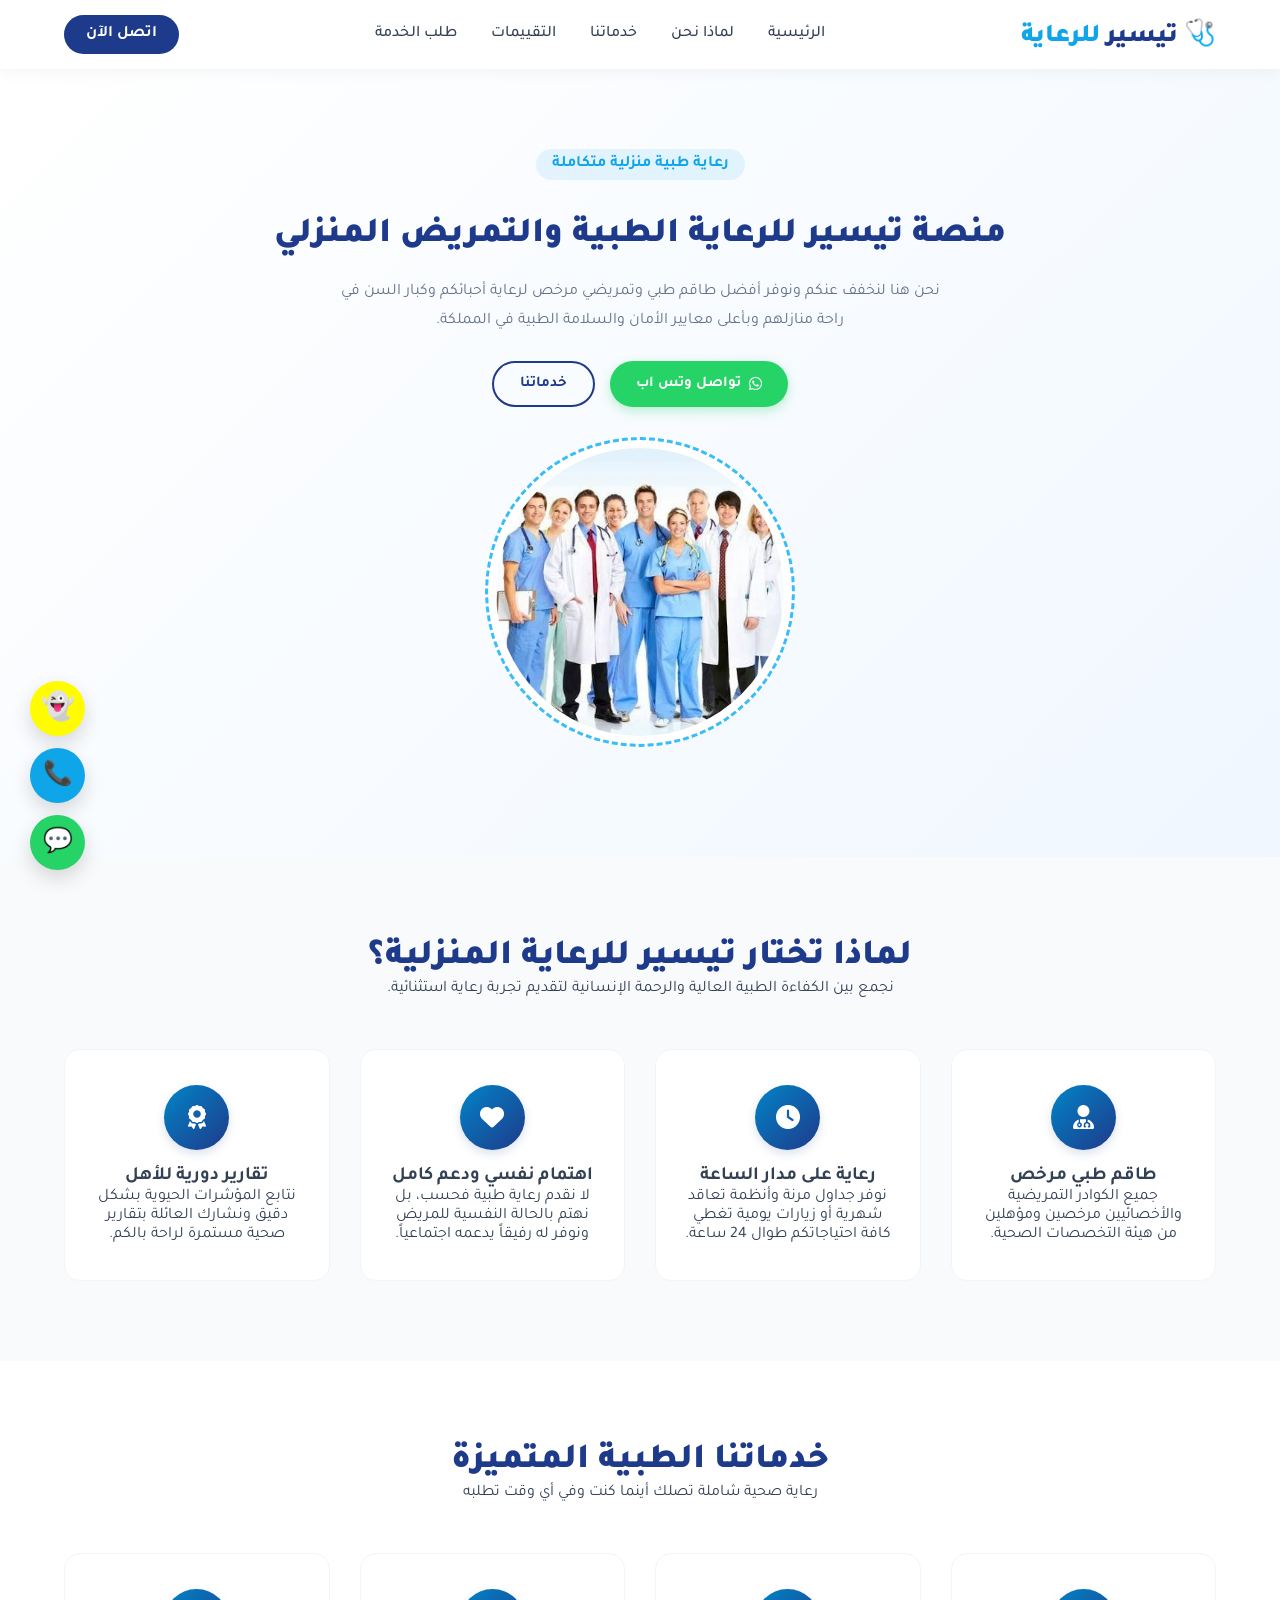
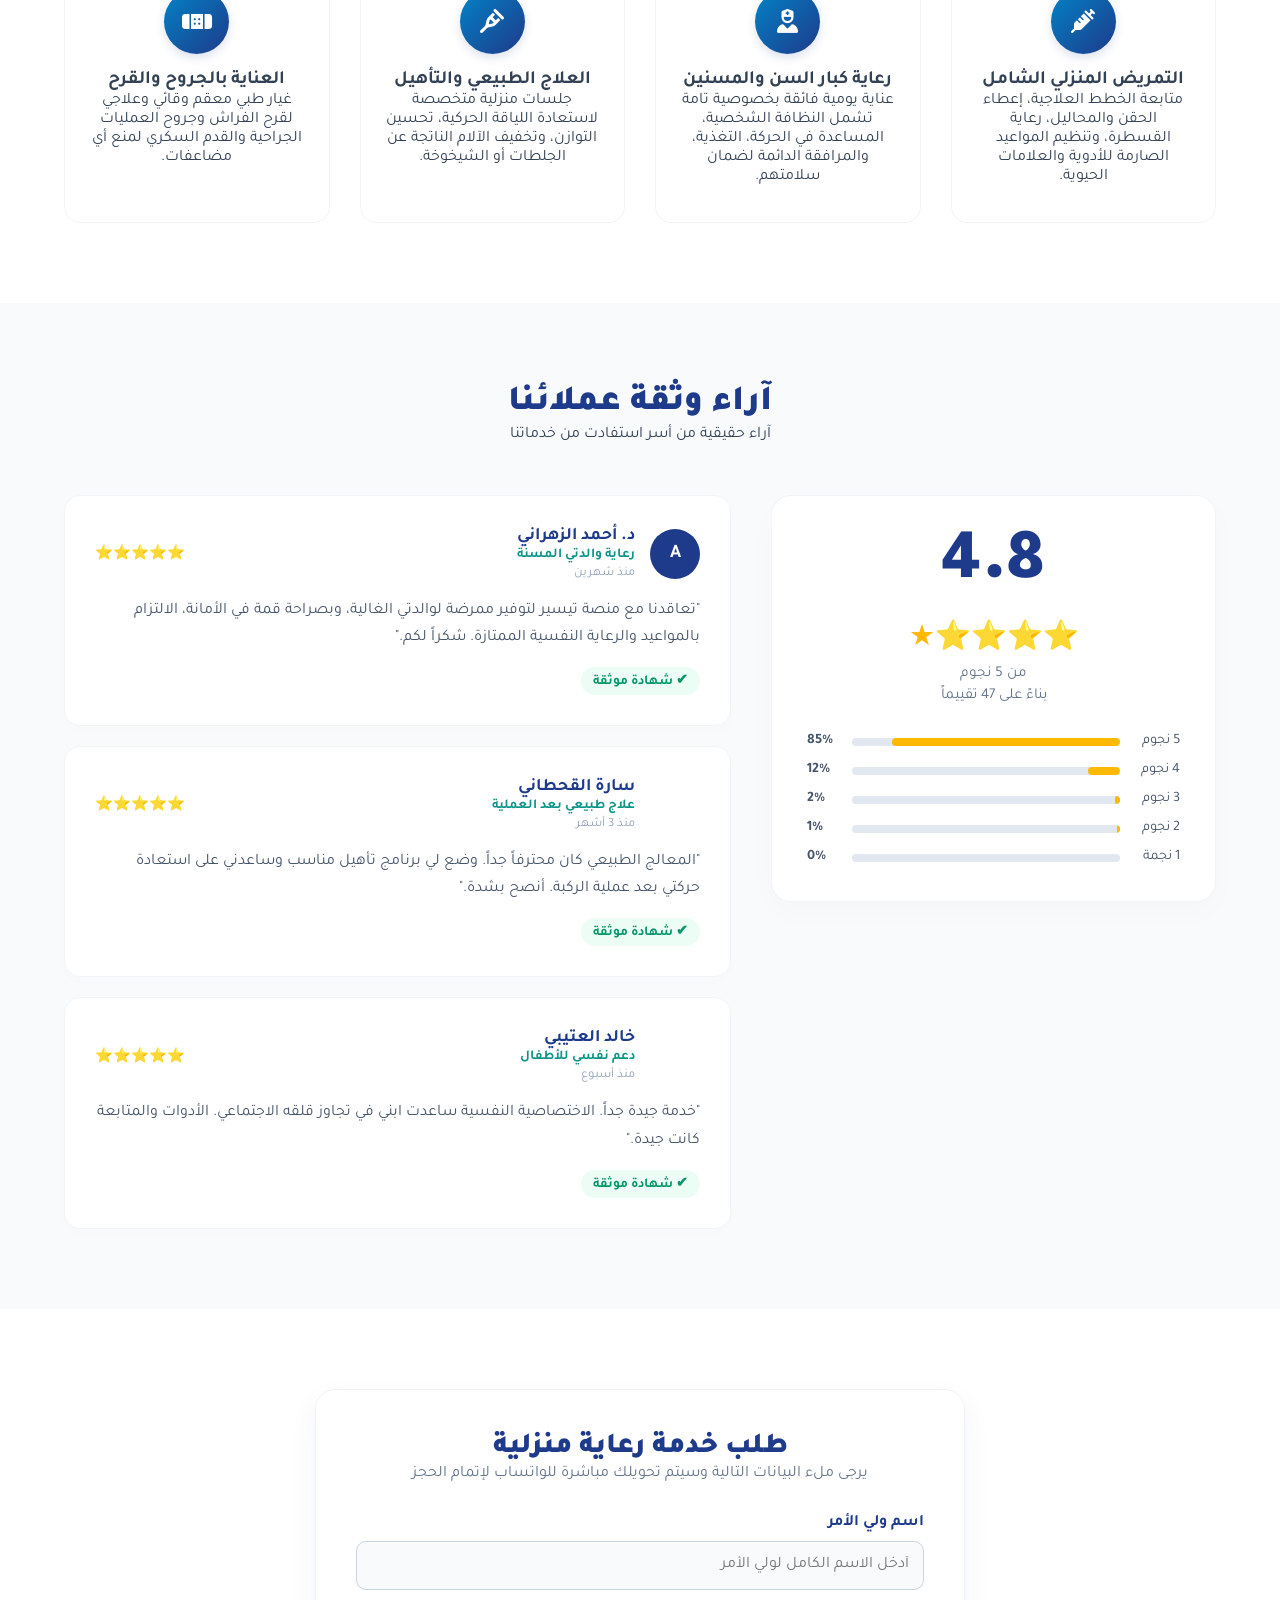
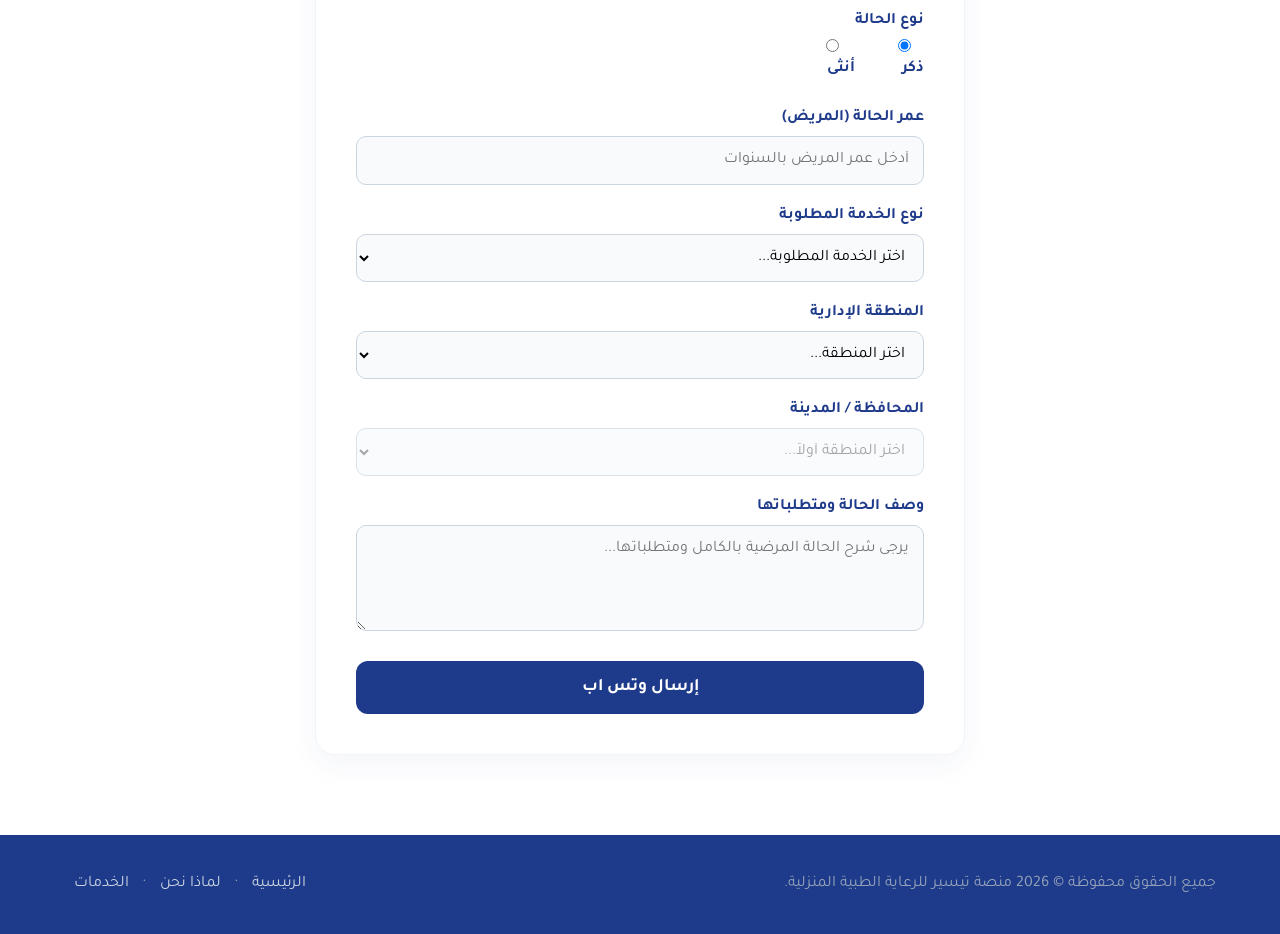
==== index.html @ b487d499 "Add files via upload" ====
<!DOCTYPE html>
<html lang="ar" dir="rtl">
<head>
    <meta charset="UTF-8">
    <meta name="viewport" content="width=device-width, initial-scale=1.0">
    <title>تيسير للرعاية الطبية المنزلية | Taysir Care</title>
    
    <link rel="preconnect" href="https://fonts.googleapis.com">
    <link rel="preconnect" href="https://fonts.gstatic.com" crossorigin>
    <link href="https://fonts.googleapis.com/css2?family=Tajawal:wght@400;500;700;900&display=swap" rel="stylesheet">
    
    <link rel="stylesheet" href="https://cdnjs.cloudflare.com/ajax/libs/font-awesome/6.4.0/css/all.min.css">
    
    <link rel="stylesheet" href="style.css">
    
    <style>
        /* تنسيق الأزرار العلوية لتصبح أزرار حقيقية وفخمة بدلاً من الروابط التقليدية */
        .hero-links-container {
            display: flex;
            gap: 15px;
            justify-content: center;
            margin-top: 25px;
            margin-bottom: 25px;
        }
        .btn-whatsapp-hero {
            background-color: #25D366;
            color: white !important;
            padding: 12px 26px;
            border-radius: 30px;
            text-decoration: none !important;
            font-weight: bold;
            font-size: 15px;
            box-shadow: 0 4px 12px rgba(37, 211, 102, 0.3);
            transition: all 0.3s ease;
            display: inline-flex;
            align-items: center;
            justify-content: center;
            gap: 8px;
        }
        .btn-whatsapp-hero:hover {
            background-color: #20ba56;
            transform: translateY(-2px);
        }
        .btn-services-hero {
            background-color: transparent;
            color: #1e3a8a !important;
            padding: 12px 26px;
            border-radius: 30px;
            text-decoration: none !important;
            font-weight: bold;
            font-size: 15px;
            border: 2px solid #1e3a8a;
            transition: all 0.3s ease;
            display: inline-flex;
            align-items: center;
            justify-content: center;
        }
        .btn-services-hero:hover {
            background-color: #1e3a8a;
            color: white !important;
            transform: translateY(-2px);
        }

        /* إصلاح الصورة الدائرية العلوية لمنع خروجها عن الإطار وتداخلها */
        .main-hero-image-wrapper {
            position: relative;
            width: 310px;
            height: 310px;
            margin: 30px auto;
            border-radius: 50%;
            border: 3px dashed #38bdf8; /* الإطار الأزرق المتقطع */
            padding: 8px;
            box-sizing: border-box;
            background-color: #ffffff;
        }
        .main-hero-image-wrapper img {
            width: 100%;
            height: 100%;
            object-fit: cover;
            border-radius: 50%;
            display: block;
        }

        /* 🌟 تنسيق الأيقونات البيضاء الدائرية لتبدو تماماً كأيقونات التطبيقات المحترفة الموحدة */
        .icon-box, .s-icon {
            display: flex !important;
            align-items: center !important;
            justify-content: center !important;
            background: linear-gradient(135deg, #0284c7, #1e3a8a) !important; /* تدرج أزرق فخم متناسق مع الهوية */
            color: #ffffff !important; /* لون الأيقونة أبيض ناصع */
            font-size: 24px !important;
            border-radius: 50% !important;
            width: 65px !important;
            height: 65px !important;
            margin: 0 auto 15px auto !important;
            box-shadow: 0 4px 10px rgba(30, 58, 138, 0.15) !important;
        }
    </style>
</head>
<body>

    <header class="navbar">
        <div class="container nav-container">
            <div class="logo">
                <span class="pulse-icon">🩺</span> تيسير<span> للرعاية</span>
            </div>
            <nav class="nav-links">
                <a href="#home">الرئيسية</a>
                <a href="#why-us">لماذا نحن</a>
                <a href="#services">خدماتنا</a>
                <a href="#reviews">التقييمات</a>
                <a href="#order-form">طلب الخدمة</a>
            </nav>
            <a href="tel:+966501439874" class="nav-btn">اتصل الآن</a>
        </div>
    </header>

    <section id="home" class="hero">
        <div class="container">
            <div class="hero-text" style="text-align: center;">
                <span class="badge">رعاية طبية منزلية متكاملة</span>
                <h1 style="font-size: 2.2rem; color: #1e3a8a; font-weight: 900; margin-top: 15px;">منصة تيسير للرعاية الطبية والتمريض المنزلي</h1>
                <p style="color: #64748b; font-size: 16px; max-width: 600px; margin: 15px auto; line-height: 1.8;">نحن هنا لنخفف عنكم ونوفر أفضل طاقم طبي وتمريضي مرخص لرعاية أحبائكم وكبار السن في راحة منازلهم وبأعلى معايير الأمان والسلامة الطبية في المملكة.</p>
                
                <div class="hero-links-container">
                    <a href="https://wa.me/966501439874" target="_blank" class="btn-whatsapp-hero"><i class="fab fa-whatsapp"></i> تواصل وتس اب </a>
                    <a href="#services" class="btn-services-hero"> خدماتنا</a>
                </div>
            </div>
            
            <div class="main-hero-image-wrapper">
                <img src="IMG_2802.JPG" alt="رعاية طبية منزلية">
            </div>
        </div>
    </section>

    <section id="why-us" class="why-section">
        <div class="container">
            <div class="sec-header">
                <h2>لماذا تختار تيسير للرعاية المنزلية؟</h2>
                <p>نجمع بين الكفاءة الطبية العالية والرحمة الإنسانية لتقديم تجربة رعاية استثنائية.</p>
            </div>
            <div class="why-grid">
                <div class="why-card">
                    <div class="icon-box"><i class="fas fa-user-md"></i></div>
                    <h3>طاقم طبي مرخص</h3>
                    <p>جميع الكوادر التمريضية والأخصائيين مرخصين ومؤهلين من هيئة التخصصات الصحية.</p>
                </div>
                <div class="why-card">
                    <div class="icon-box"><i class="fas fa-clock"></i></div>
                    <h3>رعاية على مدار الساعة</h3>
                    <p>نوفر جداول مرنة وأنظمة تعاقد شهرية أو زيارات يومية تغطي كافة احتياجاتكم طوال 24 ساعة.</p>
                </div>
                <div class="why-card">
                    <div class="icon-box"><i class="fas fa-heart"></i></div>
                    <h3>اهتمام نفسي ودعم كامل</h3>
                    <p>لا نقدم رعاية طبية فحسب، بل نهتم بالحالة النفسية للمريض ونوفر له رفيقاً يدعمه اجتماعياً.</p>
                </div>
                <div class="why-card">
                    <div class="icon-box"><i class="fas fa-award"></i></div>
                    <h3>تقارير دورية للأهل</h3>
                    <p>نتابع المؤشرات الحيوية بشكل دقيق ونشارك العائلة بتقارير صحية مستمرة لراحة بالكم.</p>
                </div>
            </div>
        </div>
    </section>

    <section id="services" class="services-section">
        <div class="container">
            <div class="sec-header">
                <h2>خدماتنا الطبية المتميزة</h2>
                <p>رعاية صحية شاملة تصلك أينما كنت وفي أي وقت تطلبه</p>
            </div>
            <div class="services-grid">
                <div class="service-card">
                    <div class="s-icon"><i class="fas fa-syringe"></i></div>
                    <h3>التمريض المنزلي الشامل</h3>
                    <p>متابعة الخطط العلاجية، إعطاء الحقن والمحاليل، رعاية القسطرة، وتنظيم المواعيد الصارمة للأدوية والعلامات الحيوية.</p>
                </div>
                <div class="service-card">
                    <div class="s-icon"><i class="fas fa-user-nurse"></i></div>
                    <h3>رعاية كبار السن والمسنين</h3>
                    <p>عناية يومية فائقة بخصوصية تامة تشمل النظافة الشخصية، المساعدة في الحركة، التغذية، والمرافقة الدائمة لضمان سلامتهم.</p>
                </div>
                <div class="service-card">
                    <div class="s-icon"><i class="fas fa-crutch"></i></div>
                    <h3>العلاج الطبيعي والتأهيل</h3>
                    <p>جلسات منزلية متخصصة لاستعادة اللياقة الحركية، تحسين التوازن، وتخفيف الآلام الناتجة عن الجلطات أو الشيخوخة.</p>
                </div>
                <div class="service-card">
                    <div class="s-icon"><i class="fas fa-band-aid"></i></div>
                    <h3>العناية بالجروح والقرح</h3>
                    <p>غيار طبي معقم وقائي وعلاجي لقرح الفراش وجروح العمليات الجراحية والقدم السكري لمنع أي مضاعفات.</p>
                </div>
            </div>
        </div>
    </section>

    <section id="reviews" class="reviews-section">
        <div class="container">
            <div class="sec-header">
                <h2>آراء وثقة عملائنا</h2>
                <p>آراء حقيقية من أسر استفادت من خدماتنا</p>
            </div>
            
            <div class="reviews-wrapper">
                <div class="rating-dashboard">
                    <div class="rating-huge-number">4.8</div>
                    <div class="rating-stars-main">⭐⭐⭐⭐★</div>
                    <div class="rating-sub-count">من 5 نجوم<br>بناءً على 47 تقييماً</div>
                    
                    <div class="bar-container-group">
                        <div class="bar-row">
                            <span>5 نجوم</span>
                            <div class="bar-bg"><div class="bar-fill" style="width: 85%;"></div></div>
                            <span>85%</span>
                        </div>
                        <div class="bar-row">
                            <span>4 نجوم</span>
                            <div class="bar-bg"><div class="bar-fill" style="width: 12%;"></div></div>
                            <span>12%</span>
                        </div>
                        <div class="bar-row">
                            <span>3 نجوم</span>
                            <div class="bar-bg"><div class="bar-fill" style="width: 2%;"></div></div>
                            <span>2%</span>
                        </div>
                        <div class="bar-row">
                            <span>2 نجوم</span>
                            <div class="bar-bg"><div class="bar-fill" style="width: 1%;"></div></div>
                            <span>1%</span>
                        </div>
                        <div class="bar-row">
                            <span>1 نجمة</span>
                            <div class="bar-bg"><div class="bar-fill" style="width: 0%;"></div></div>
                            <span>0%</span>
                        </div>
                    </div>
                </div>

                <div class="individual-reviews">
                    <div class="user-review-card">
                        <div class="user-card-header">
                            <div class="user-avatar" style="background-color: #1e3a8a; color: white;">A</div>
                            <div class="user-meta">
                                <h4>د. أحمد الزهراني</h4>
                                <span class="service-tag">رعاية والدتي المسنة</span>
                                <span class="time-tag">منذ شهرين</span>
                            </div>
                            <div class="user-stars">⭐⭐⭐⭐⭐</div>
                        </div>
                        <p class="user-comment">"تعاقدنا مع منصة تيسير لتوفير ممرضة لوالدتي الغالية، وبصراحة قمة في الأمانة، الالتزام بالمواعيد والرعاية النفسية الممتازة. شكراً لكم."</p>
                        <div class="verification-badge">✔ شهادة موثقة</div>
                    </div>

                    <div class="user-review-card">
                        <div class="user-card-header">
                            <div class="user-avatar" style="background-image: url('https://images.unsplash.com/photo-1544005313-94ddf0286df2?auto=format&fit=crop&w=150&q=80');"></div>
                            <div class="user-meta">
                                <h4>سارة القحطاني</h4>
                                <span class="service-tag">علاج طبيعي بعد العملية</span>
                                <span class="time-tag">منذ 3 أشهر</span>
                            </div>
                            <div class="user-stars">⭐⭐⭐⭐⭐</div>
                        </div>
                        <p class="user-comment">"المعالج الطبيعي كان محترفاً جداً. وضع لي برنامج تأهيل مناسب وساعدني على استعادة حركتي بعد عملية الركبة. أنصح بشدة."</p>
                        <div class="verification-badge">✔ شهادة موثقة</div>
                    </div>

                    <div class="user-review-card">
                        <div class="user-card-header">
                            <div class="user-avatar" style="background-image: url('https://images.unsplash.com/photo-1535713875002-d1d0cf377fde?auto=format&fit=crop&w=150&q=80');"></div>
                            <div class="user-meta">
                                <h4>خالد العتيبي</h4>
                                <span class="service-tag">دعم نفسي للأطفال</span>
                                <span class="time-tag">منذ أسبوع</span>
                            </div>
                            <div class="user-stars">⭐⭐⭐⭐⭐</div>
                        </div>
                        <p class="user-comment">"خدمة جيدة جداً. الاختصاصية النفسية ساعدت ابني في تجاوز قلقه الاجتماعي. الأدوات والمتابعة كانت جيدة."</p>
                        <div class="verification-badge">✔ شهادة موثقة</div>
                    </div>
                </div>
            </div>
        </div>
    </section>

    <section id="order-form" class="form-section">
        <div class="container">
            <div class="form-wrapper">
                <h2 class="form-title">طلب خدمة رعاية منزلية</h2>
                <p class="form-subtitle">يرجى ملء البيانات التالية وسيتم تحويلك مباشرة للواتساب لإتمام الحجز</p>
                
                <form id="careForm">
                    <div class="form-group">
                        <label for="parentName">اسم ولي الأمر</label>
                        <input type="text" id="parentName" required placeholder="أدخل الاسم الكامل لولي الأمر">
                    </div>

                    <div class="form-group">
                        <label>نوع الحالة</label>
                        <div class="radio-group">
                            <label class="radio-label">
                                <input type="radio" name="gender" value="ذكر" checked> ذكر
                            </label>
                            <label class="radio-label">
                                <input type="radio" name="gender" value="أنثى"> أنثى
                            </label>
                        </div>
                    </div>

                    <div class="form-group">
                        <label for="patientAge">عمر الحالة (المريض)</label>
                        <input type="number" id="patientAge" required min="1" max="120" placeholder="أدخل عمر المريض بالسنوات">
                    </div>

                    <div class="form-group">
                        <label for="serviceType">نوع الخدمة المطلوبة</label>
                        <select id="serviceType" required>
                            <option value="" disabled selected>اختر الخدمة المطلوبة...</option>
                            <option value="رعاية كاملة ومستمرة">رعاية كاملة ومستمرة</option>
                            <option value="تمريض منزلي مؤقت">تمريض منزلي مؤقت</option>
                            <option value="تمارين علاج طبيعي وتأهيل">تمارين علاج طبيعي وتأهيل</option>
                            <option value="رعاية القدم السكرية والجروح">رعاية القدم السكرية والجروح</option>
                        </select>
                    </div>

                    <div class="form-group">
                        <label for="region">المنطقة الإدارية</label>
                        <select id="region" required>
                            <option value="" disabled selected>اختر المنطقة...</option>
                            <option value="الرياض">منطقة الرياض</option>
                            <option value="مكة المكرمة">منطقة مكة المكرمة</option>
                            <option value="المدينة المنورة">منطقة المدينة المنورة</option>
                            <option value="القصيم">منطقة القصيم</option>
                            <option value="المنطقة الشرقية">المنطقة الشرقية</option>
                            <option value="عسير">منطقة عسير</option>
                            <option value="تبوك">منطقة تبوك</option>
                            <option value="حائل">منطقة حائل</option>
                            <option value="الحدود الشمالية">منطقة الحدود الشمالية</option>
                            <option value="جازان">منطقة جازان</option>
                            <option value="نجران">منطقة nجران</option>
                            <option value="الباحة">منطقة الباحة</option>
                            <option value="الجوف">منطقة الجوف</option>
                        </select>
                    </div>

                    <div class="form-group">
                        <label for="city">المحافظة / المدينة</label>
                        <select id="city" required disabled>
                            <option value="" disabled selected>اختر المنطقة أولاً...</option>
                        </select>
                    </div>

                    <div class="form-group">
                        <label for="conditionDescription">وصف الحالة ومتطلباتها</label>
                        <textarea id="conditionDescription" rows="4" required placeholder="يرجى شرح الحالة المرضية بالكامل ومتطلباتها..."></textarea>
                    </div>

                    <button type="submit" class="submit-btn">إرسال وتس اب  </button>
                </form>
            </div>
        </div>
    </section>

    <footer class="footer">
        <div class="container footer-content">
            <p>جميع الحقوق محفوظة © 2026 منصة تيسير للرعاية الطبية المنزلية.</p>
            <div class="footer-links">
                <a href="#home">الرئيسية</a> · 
                <a href="#why-us">لماذا نحن</a> · 
                <a href="#services">الخدمات</a>
            </div>
        </div>
    </footer>

    <div class="floating-actions">
        <a href="https://www.snapchat.com/add/yhy_smyl2551" class="float-btn float-snap" target="_blank" title="تابعنا على سناب شات">👻</a>
        <a href="tel:+966501439874" class="float-btn float-call" title="اتصال هاتفي مباشر">📞</a>
        <a href="https://wa.me/966501439874" class="float-btn float-wa" target="_blank" title="تواصل عبر الواتساب">💬</a>
    </div>

    <script src="script.js"></script>
</body>
</html>
---- style.css ----
:root {
    --primary: #1e3a8a;       
    --accent: #0ea5e9;        
    --teal: #0d9488;          
    --text-color: #334155;    
    --bg-light: #f8fafc;      
    --white: #ffffff;
    --whatsapp-color: #25D366;
    --snapchat-color: #FFFC00; /* اللون الرسمي لسناب شات */
}

* {
    margin: 0;
    padding: 0;
    box-sizing: border-box;
    font-family: 'Tajawal', sans-serif;
    scroll-behavior: smooth;
}

body {
    background-color: var(--white);
    color: var(--text-color);
    overflow-x: hidden;
}

.container {
    width: 90%;
    max-width: 1200px;
    margin: 0 auto;
}

/* شريط الهيدر */
.navbar {
    background-color: var(--white);
    padding: 15px 0;
    position: sticky;
    top: 0;
    z-index: 1000;
    box-shadow: 0 2px 15px rgba(0, 0, 0, 0.05);
}

.nav-container { display: flex; justify-content: space-between; align-items: center; }
.logo { font-size: 1.6rem; font-weight: 900; color: var(--primary); }
.logo span { color: var(--accent); }
.nav-links a { text-decoration: none; color: var(--text-color); margin: 0 15px; font-weight: 500; }
.nav-links a:hover { color: var(--accent); }
.nav-btn { text-decoration: none; background-color: var(--primary); color: var(--white); padding: 10px 22px; border-radius: 50px; font-weight: 700; }

/* قسم الواجهة الرئيسية وصورة الواجهة */
.hero { padding: 80px 0; background: linear-gradient(135deg, #ffffff 0%, #f0f7ff 100%); }
.hero-grid { display: grid; grid-template-columns: 1.2fr 0.8fr; gap: 40px; align-items: center; }
.badge { background-color: rgba(14, 165, 233, 0.1); color: var(--accent); padding: 6px 16px; border-radius: 50px; font-weight: 700; margin-bottom: 20px; display: inline-block; }
.hero-text h1 { font-size: 2.8rem; font-weight: 900; color: var(--primary); margin-bottom: 20px; }
.hero-text p { font-size: 1.15rem; line-height: 1.8; margin-bottom: 30px; }
.hero-actions { display: flex; gap: 15px; }

/* الشكل الدائري المتغير بالواجهة الحامل للصورة الحقيقية */
.hero-image-container { position: relative; display: flex; justify-content: center; }
.hero-graphic-bg {
    width: 300px;
    height: 300px;
    background: url('https://images.unsplash.com/photo-1576765608535-5f04d1e3f289?auto=format&fit=crop&w=600&q=80') center/cover no-repeat;
    border-radius: 30% 70% 70% 30% / 30% 30% 70% 70%;
    box-shadow: 0 20px 40px rgba(30, 58, 138, 0.15);
    position: relative;
    animation: morphing 8s infinite alternate;
}
.circle-deco { position: absolute; width: 100%; height: 100%; border: 2px dashed var(--accent); border-radius: 50%; animation: rotate 20s linear infinite; }
.med-emoji { position: absolute; font-size: 3.5rem; top: -20px; right: -20px; animation: float 3s ease-in-out infinite; }
.med-emoji2 { position: absolute; font-size: 4rem; bottom: -10px; left: -20px; animation: float 4s ease-in-out infinite 1s; }

/* العناوين والبطاقات المحدثة (توسيط كامل ممتد لليسار واليمين عمودياً) */
.sec-header { text-align: center; margin-bottom: 50px; }
.sec-header h2 { font-size: 2.2rem; color: var(--primary); font-weight: 900; }
.why-section, .services-section { padding: 80px 0; }
.why-section { background-color: var(--bg-light); }
.why-grid, .services-grid { display: grid; grid-template-columns: repeat(auto-fit, minmax(260px, 1fr)); gap: 30px; }

.why-card, .service-card {
    background-color: var(--white);
    padding: 35px 25px;
    border-radius: 16px;
    border: 1px solid #f1f5f9;
    transition: all 0.3s ease;
    text-align: center;
    display: flex;
    flex-direction: column;
    align-items: center;
}
.why-card:hover, .service-card:hover { transform: translateY(-5px); border-color: var(--accent); box-shadow: 0 10px 25px rgba(30, 58, 138, 0.05); }
.icon-box, .s-icon { font-size: 2.5rem; margin-bottom: 20px; }

/* ========================================================
   تنسيق حزمة نظام التقييمات الإحصائي الشامل للصور المرفقة
   ======================================================== */
.reviews-section { padding: 80px 0; background-color: var(--bg-light); }
.reviews-wrapper { display: grid; grid-template-columns: 0.8fr 1.2fr; gap: 40px; align-items: start; }

/* اللوحة الإحصائية الكبرى للنجوم */
.rating-dashboard {
    background-color: var(--white);
    padding: 35px;
    border-radius: 20px;
    box-shadow: 0 10px 30px rgba(0,0,0,0.02);
    text-align: center;
    border: 1px solid #f1f5f9;
}
.rating-huge-number { font-size: 4.5rem; font-weight: 900; color: var(--primary); line-height: 1; }
.rating-stars-main { font-size: 1.8rem; color: #ffb800; margin: 15px 0 5px 0; }
.rating-sub-count { color: #64748b; font-size: 0.95rem; line-height: 1.5; margin-bottom: 25px; }

.bar-container-group { display: flex; flex-direction: column; gap: 12px; }
.bar-row { display: flex; align-items: center; gap: 10px; font-size: 0.9rem; color: #475569; }
.bar-row span:first-child { width: 50px; text-align: right; }
.bar-row span:last-child { width: 35px; text-align: left; font-weight: bold; }
.bar-bg { flex: 1; height: 8px; background-color: #e2e8f0; border-radius: 20px; overflow: hidden; }
.bar-fill { height: 100%; background-color: #ffb800; border-radius: 20px; }

/* بطاقات المراجعات الفردية للعملاء الشهادات الموثقة */
.individual-reviews { display: flex; flex-direction: column; gap: 20px; }
.user-review-card {
    background-color: var(--white);
    padding: 30px;
    border-radius: 16px;
    box-shadow: 0 4px 20px rgba(0,0,0,0.01);
    border: 1px solid #f1f5f9;
    position: relative;
}
.user-card-header { display: flex; align-items: center; gap: 15px; margin-bottom: 15px; }
.user-avatar { width: 50px; height: 50px; border-radius: 50%; background-size: cover; background-position: center; display: flex; align-items: center; justify-content: center; font-weight: bold; font-size: 1.2rem; }
.user-meta h4 { color: var(--primary); font-size: 1.1rem; }
.service-tag { display: block; font-size: 0.85rem; color: var(--teal); font-weight: 700; }
.time-tag { font-size: 0.8rem; color: #94a3b8; }
.user-stars { margin-right: auto; color: #ffb800; font-size: 0.9rem; }
.user-comment { color: #475569; line-height: 1.7; font-size: 1rem; margin-bottom: 15px; }
.verification-badge { display: inline-flex; align-items: center; gap: 5px; background-color: #ecfdf5; color: #059669; padding: 4px 12px; border-radius: 50px; font-size: 0.85rem; font-weight: 700; }

/* نموذج إدخال الطلب المطور */
.form-section { padding: 80px 0; background-color: #ffffff; }
.form-wrapper { max-width: 650px; margin: 0 auto; background-color: var(--white); padding: 40px; border-radius: 20px; box-shadow: 0 10px 30px rgba(30, 58, 138, 0.05); border: 1px solid #f1f5f9; }
.form-title { text-align: center; color: var(--primary); font-size: 1.8rem; font-weight: 900; }
.form-subtitle { text-align: center; color: #64748b; margin-bottom: 30px; }
.form-group { margin-bottom: 22px; }
.form-group label { display: block; font-weight: 700; color: var(--primary); margin-bottom: 8px; }
.form-group input, .form-group select, .form-group textarea { width: 100%; padding: 14px; border: 1.5px solid #cbd5e1; border-radius: 10px; background-color: #f8fafc; font-size: 1rem; outline: none; }
.form-group input:focus, .form-group select:focus, .form-group textarea:focus { border-color: var(--accent); background-color: #ffffff; }
.radio-group { display: flex; gap: 30px; }
.radio-label { display: flex; align-items: center; gap: 8px; cursor: pointer; }
.submit-btn { width: 100%; background-color: var(--primary); color: var(--white); border: none; padding: 16px; border-radius: 12px; font-size: 1.1rem; font-weight: 700; cursor: pointer; transition: 0.3s; }
.submit-btn:hover { background-color: var(--accent); }

/* الفوتر */
.footer { background-color: var(--primary); color: #94a3b8; padding: 40px 0; text-align: center; }
.footer-content { display: flex; justify-content: space-between; align-items: center; }
.footer-links a { color: #cbd5e1; text-decoration: none; margin: 0 10px; }

/* أزرار التواصل العائمة (تشمل زر سناب شات التفاعلي الجديد) */
.floating-actions { position: fixed; bottom: 30px; left: 30px; display: flex; flex-direction: column; gap: 12px; z-index: 9999; }
.float-btn { width: 55px; height: 55px; border-radius: 50%; display: flex; align-items: center; justify-content: center; font-size: 1.5rem; color: var(--white); text-decoration: none; box-shadow: 0 8px 20px rgba(0, 0, 0, 0.15); transition: 0.3s; }
.float-call { background-color: var(--accent); }
.float-wa { background-color: var(--whatsapp-color); }
.float-snap { background-color: var(--snapchat-color); color: #000000; font-size: 1.7rem; } /* تنسيق لون السناب */
.float-btn:hover { transform: scale(1.1); }

/* حركات الأنميشن الرئيسية */
@keyframes float { 0%, 100% { transform: translateY(0px); } 50% { transform: translateY(-10px); } }
@keyframes rotate { from { transform: rotate(0deg); } to { transform: rotate(360deg); } }
@keyframes morphing { 0% { border-radius: 30% 70% 70% 30% / 30% 30% 70% 70%; } 100% { border-radius: 50% 50% 30% 70% / 50% 60% 40% 60%; } }

/* توافق الشاشات المتجاوب لشاشات الجوال */
@media (max-width: 992px) {
    .reviews-wrapper { grid-template-columns: 1fr; }
    .hero-grid { grid-template-columns: 1fr; text-align: center; }
    .hero-actions { justify-content: center; }
    .nav-links { display: none; }
    .footer-content { flex-direction: column; gap: 20px; }
}
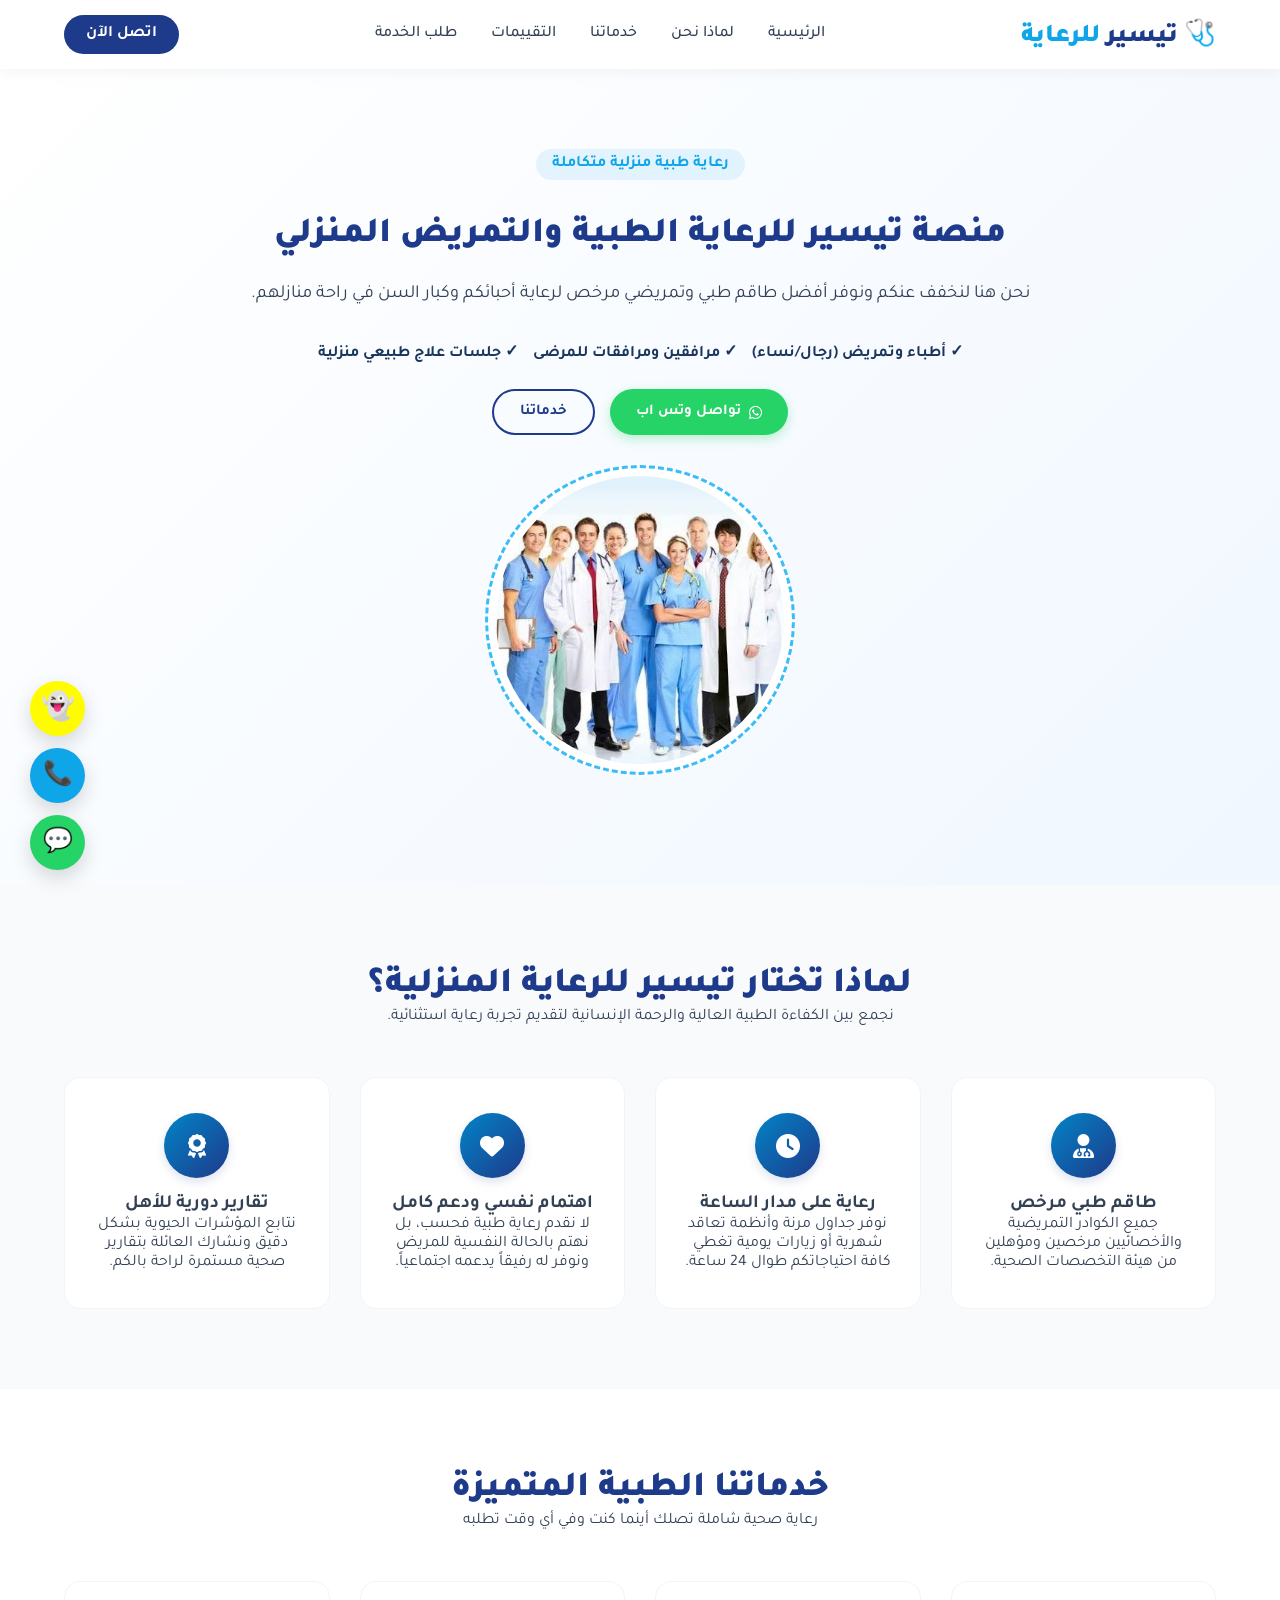
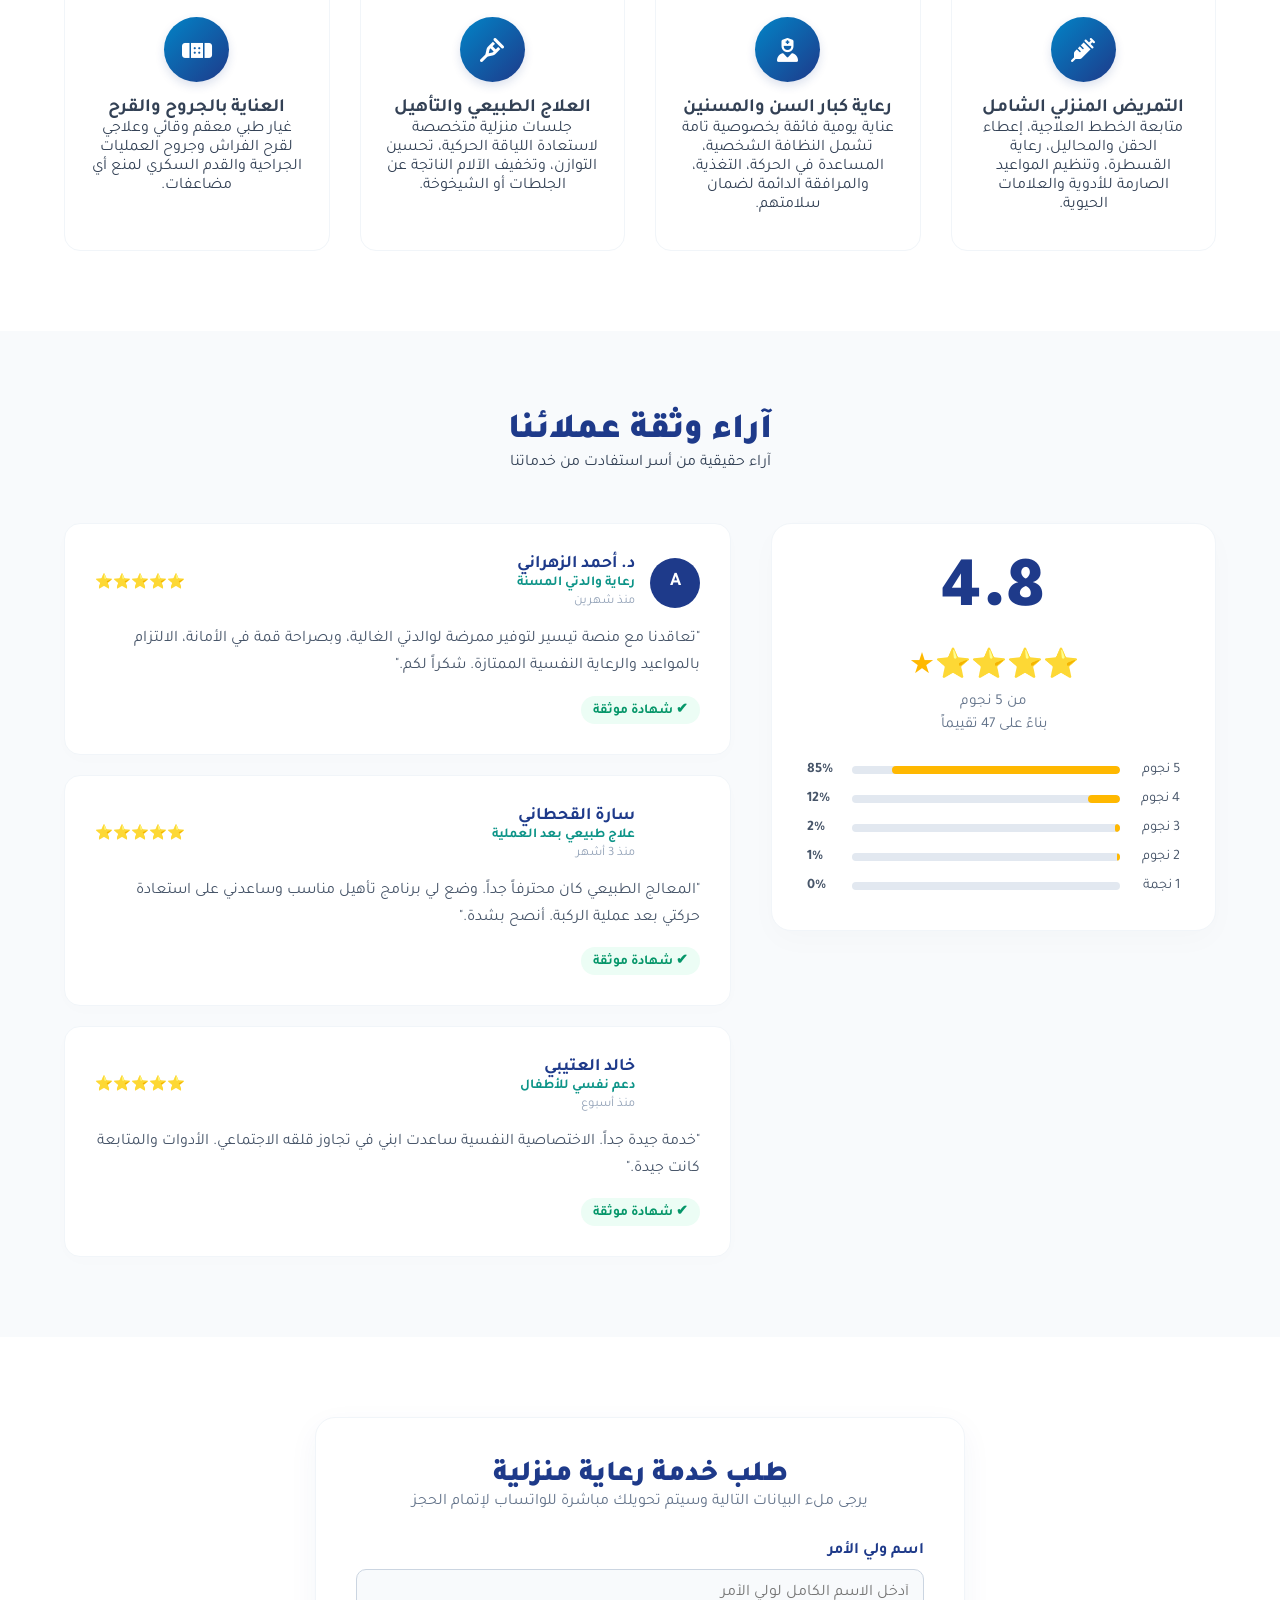
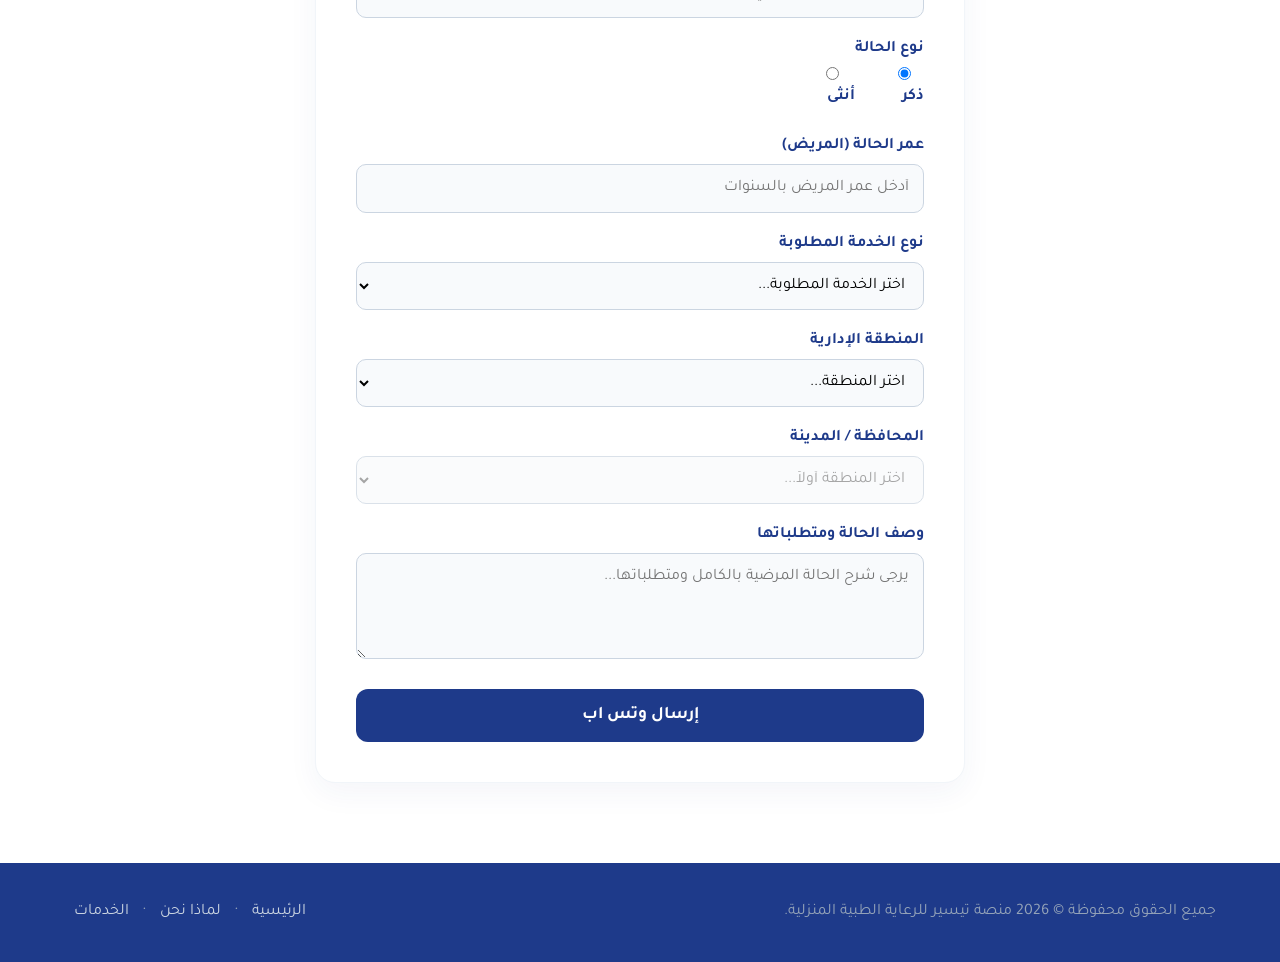
==== commit e7727eb7: "Revise hero section text and add highlights Updated the description text and added highlighted point" ====
--- a/index.html
+++ b/index.html
@@ -96,6 +96,16 @@
             box-shadow: 0 4px 10px rgba(30, 58, 138, 0.15) !important;
         }
     </style>
+    <!-- Google tag (gtag.js) -->
+<script async src="https://www.googletagmanager.com/gtag/js?id=G-8T0RDWYX35">
+</script>
+<script>
+  window.dataLayer = window.dataLayer || [];
+  function gtag(){dataLayer.push(arguments);}
+  gtag('js', new Date());
+
+  gtag('config', 'G-8T0RDWYX35');
+</script>
 </head>
 <body>
 
@@ -120,8 +130,15 @@
             <div class="hero-text" style="text-align: center;">
                 <span class="badge">رعاية طبية منزلية متكاملة</span>
                 <h1 style="font-size: 2.2rem; color: #1e3a8a; font-weight: 900; margin-top: 15px;">منصة تيسير للرعاية الطبية والتمريض المنزلي</h1>
-                <p style="color: #64748b; font-size: 16px; max-width: 600px; margin: 15px auto; line-height: 1.8;">نحن هنا لنخفف عنكم ونوفر أفضل طاقم طبي وتمريضي مرخص لرعاية أحبائكم وكبار السن في راحة منازلهم وبأعلى معايير الأمان والسلامة الطبية في المملكة.</p>
-                
+            <p>نحن هنا لنخفف عنكم ونوفر أفضل طاقم طبي وتمريضي مرخص لرعاية أحبائكم وكبار السن في راحة منازلهم.</p>
+
+<!-- كود النقاط البارزة المستهدفة -->
+<div style="display: flex; flex-wrap: wrap; justify-content: center; gap: 15px; margin-bottom: 20px; font-weight: bold; color: #1a365d;">
+    <span>✓ أطباء وتمريض (رجال/نساء)</span>
+    <span>✓ مرافقين ومرافقات للمرضى</span>
+    <span>✓ جلسات علاج طبيعي منزلية</span>
+</div>
+
                 <div class="hero-links-container">
                     <a href="https://wa.me/966501439874" target="_blank" class="btn-whatsapp-hero"><i class="fab fa-whatsapp"></i> تواصل وتس اب </a>
                     <a href="#services" class="btn-services-hero"> خدماتنا</a>
@@ -339,7 +356,7 @@
                             <option value="حائل">منطقة حائل</option>
                             <option value="الحدود الشمالية">منطقة الحدود الشمالية</option>
                             <option value="جازان">منطقة جازان</option>
-                            <option value="نجران">منطقة nجران</option>
+                            <option value="نجران">منطقة نجران</option>
                             <option value="الباحة">منطقة الباحة</option>
                             <option value="الجوف">منطقة الجوف</option>
                         </select>
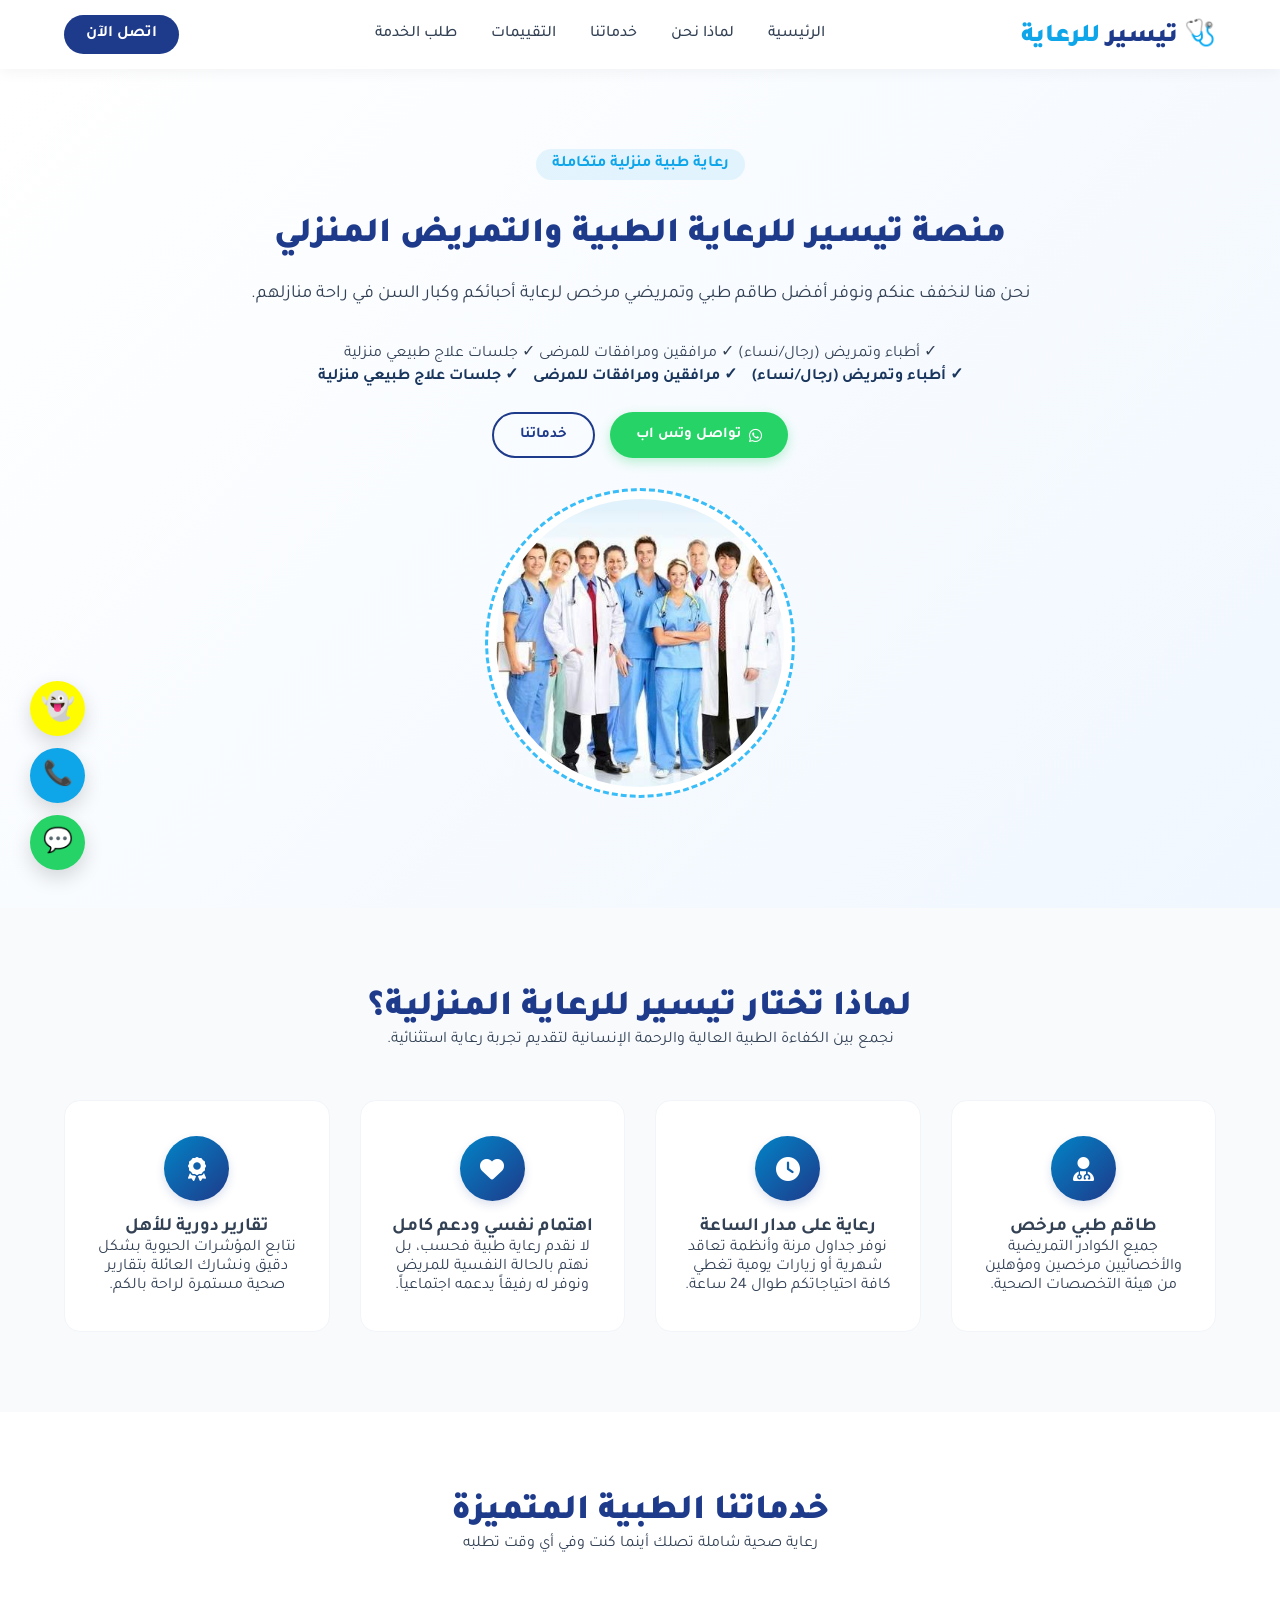
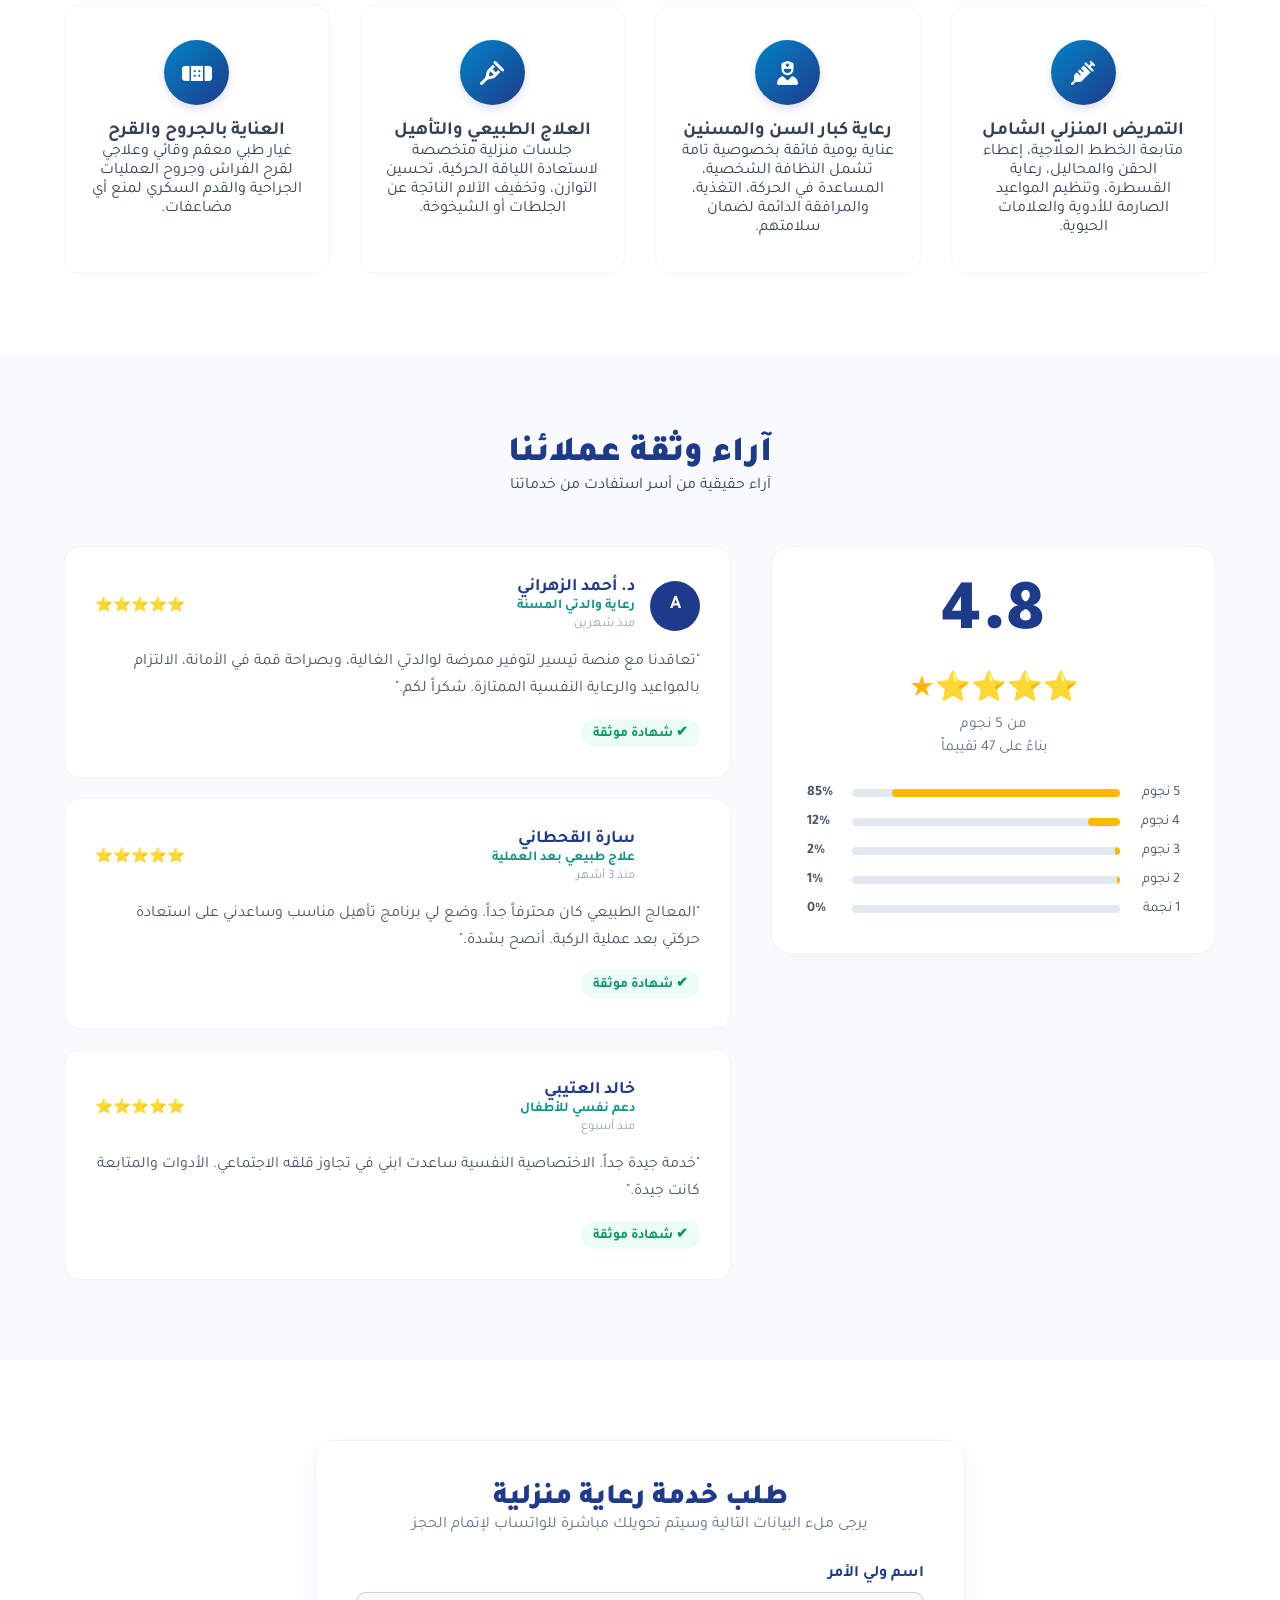
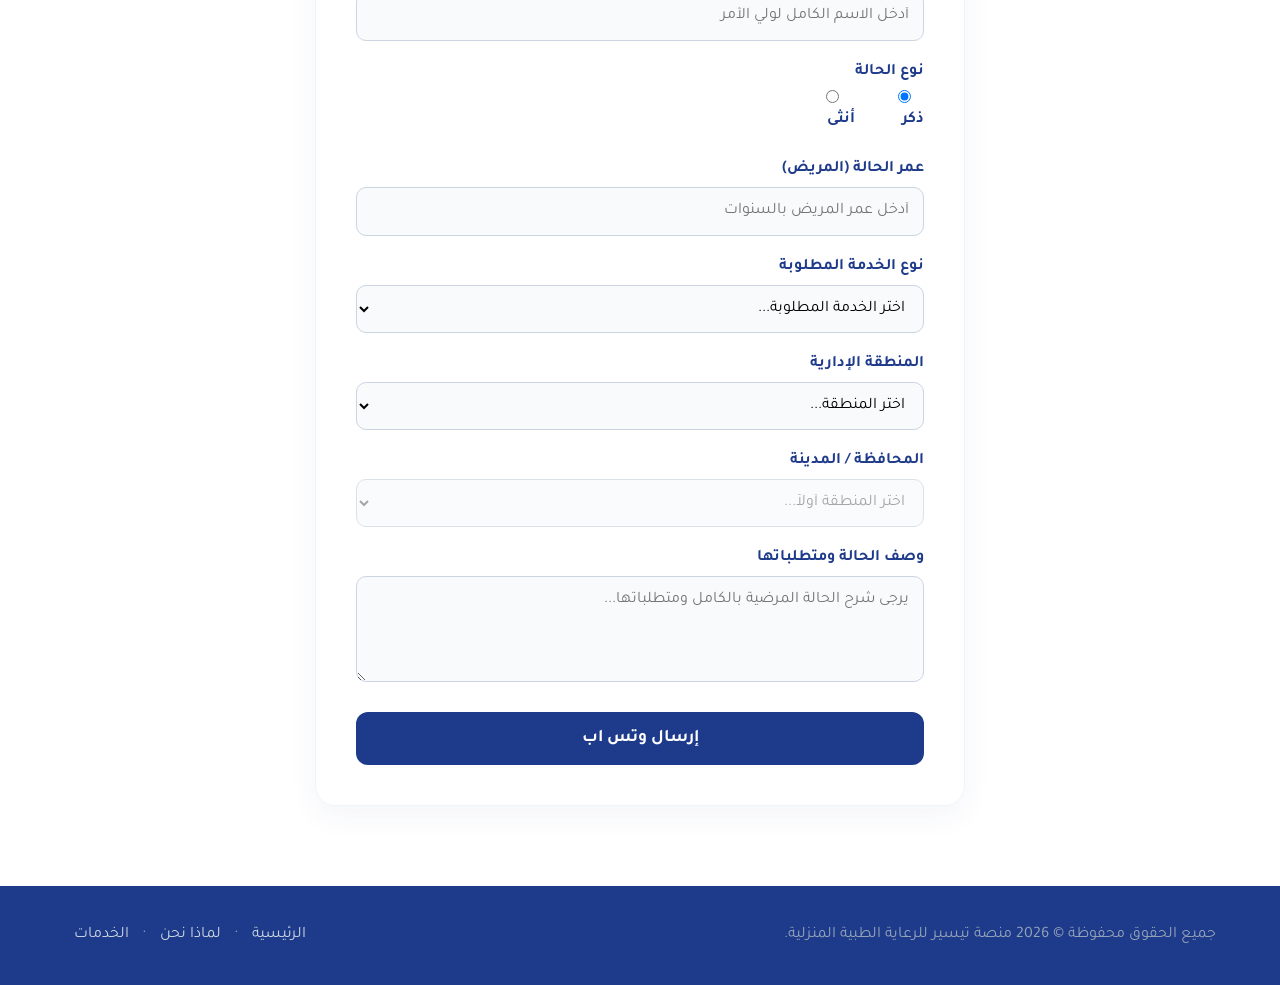
==== commit b6164d69: "Update index.html" ====
--- a/index.html
+++ b/index.html
@@ -131,6 +131,9 @@
                 <span class="badge">رعاية طبية منزلية متكاملة</span>
                 <h1 style="font-size: 2.2rem; color: #1e3a8a; font-weight: 900; margin-top: 15px;">منصة تيسير للرعاية الطبية والتمريض المنزلي</h1>
             <p>نحن هنا لنخفف عنكم ونوفر أفضل طاقم طبي وتمريضي مرخص لرعاية أحبائكم وكبار السن في راحة منازلهم.</p>
+                <span>✓ أطباء وتمريض (رجال/نساء)</span>
+    <span>✓ مرافقين ومرافقات للمرضى</span>
+    <span>✓ جلسات علاج طبيعي منزلية</span>
 
 <!-- كود النقاط البارزة المستهدفة -->
 <div style="display: flex; flex-wrap: wrap; justify-content: center; gap: 15px; margin-bottom: 20px; font-weight: bold; color: #1a365d;">
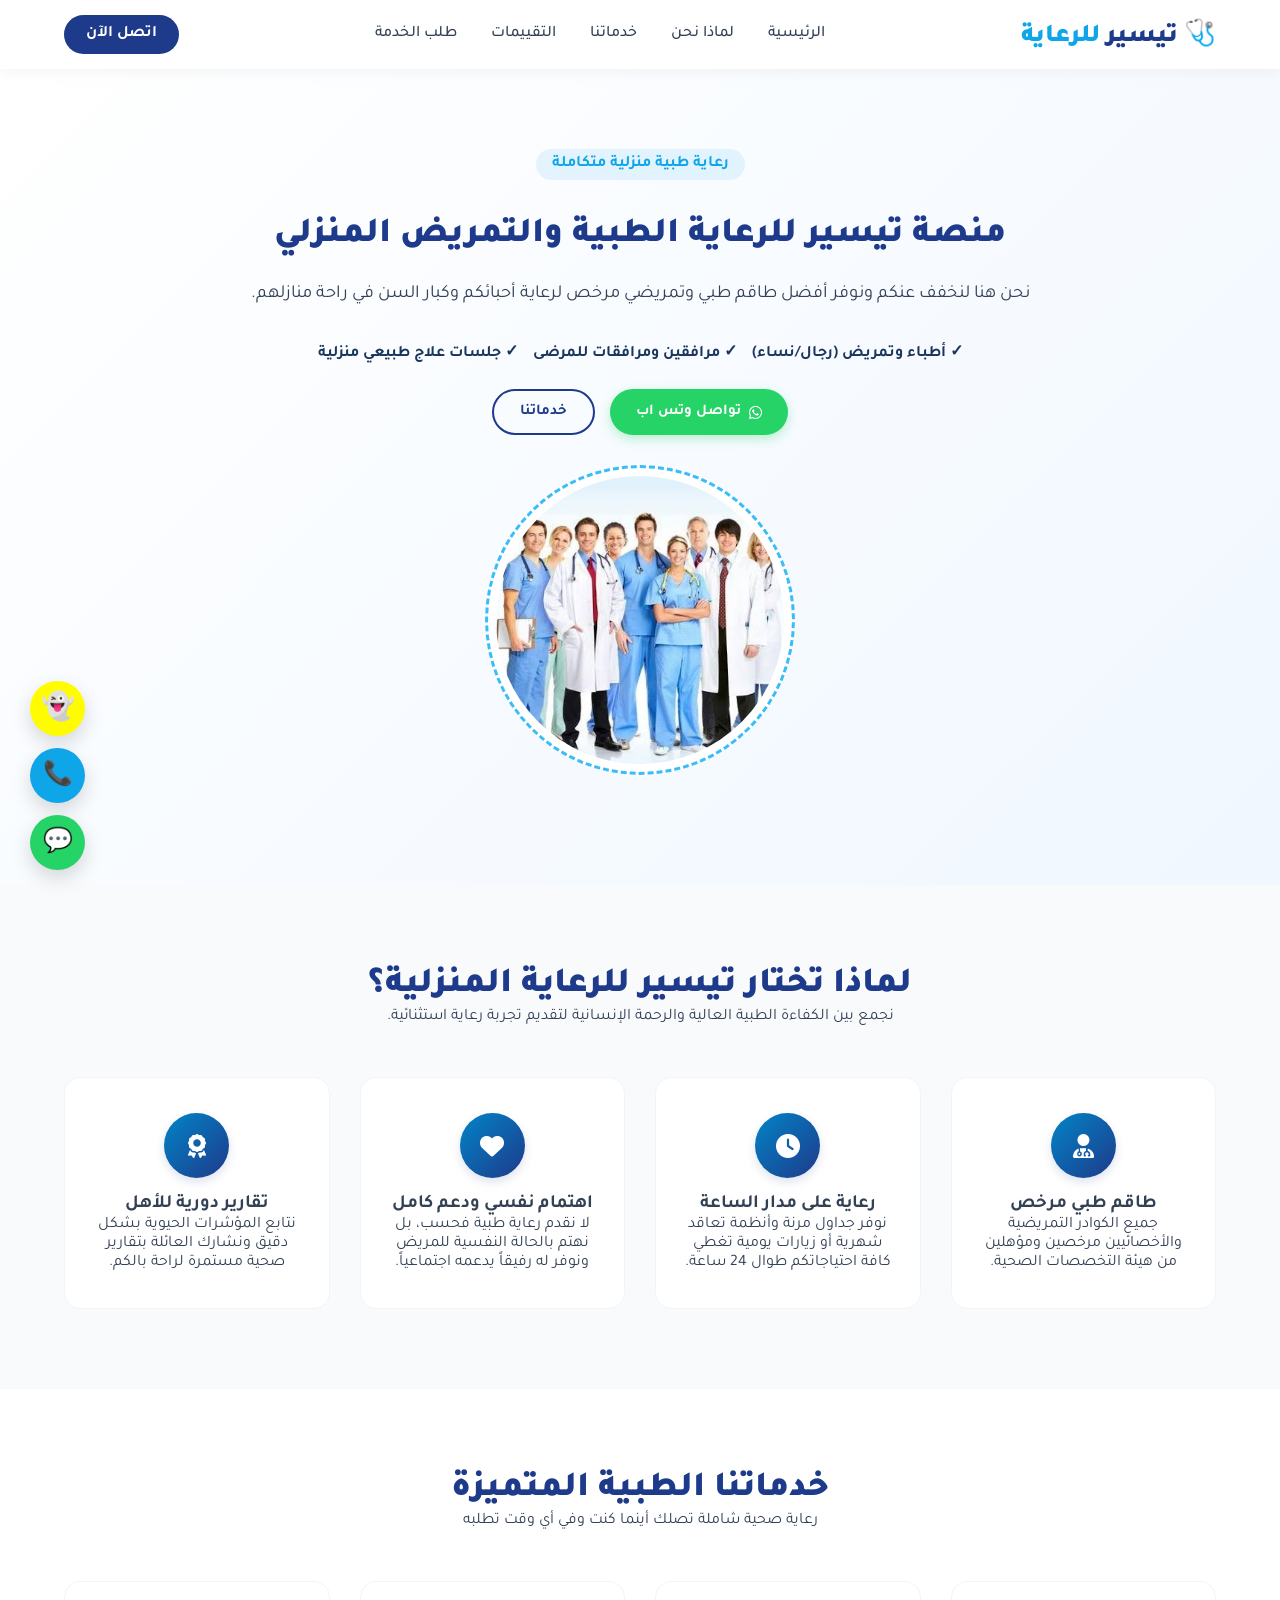
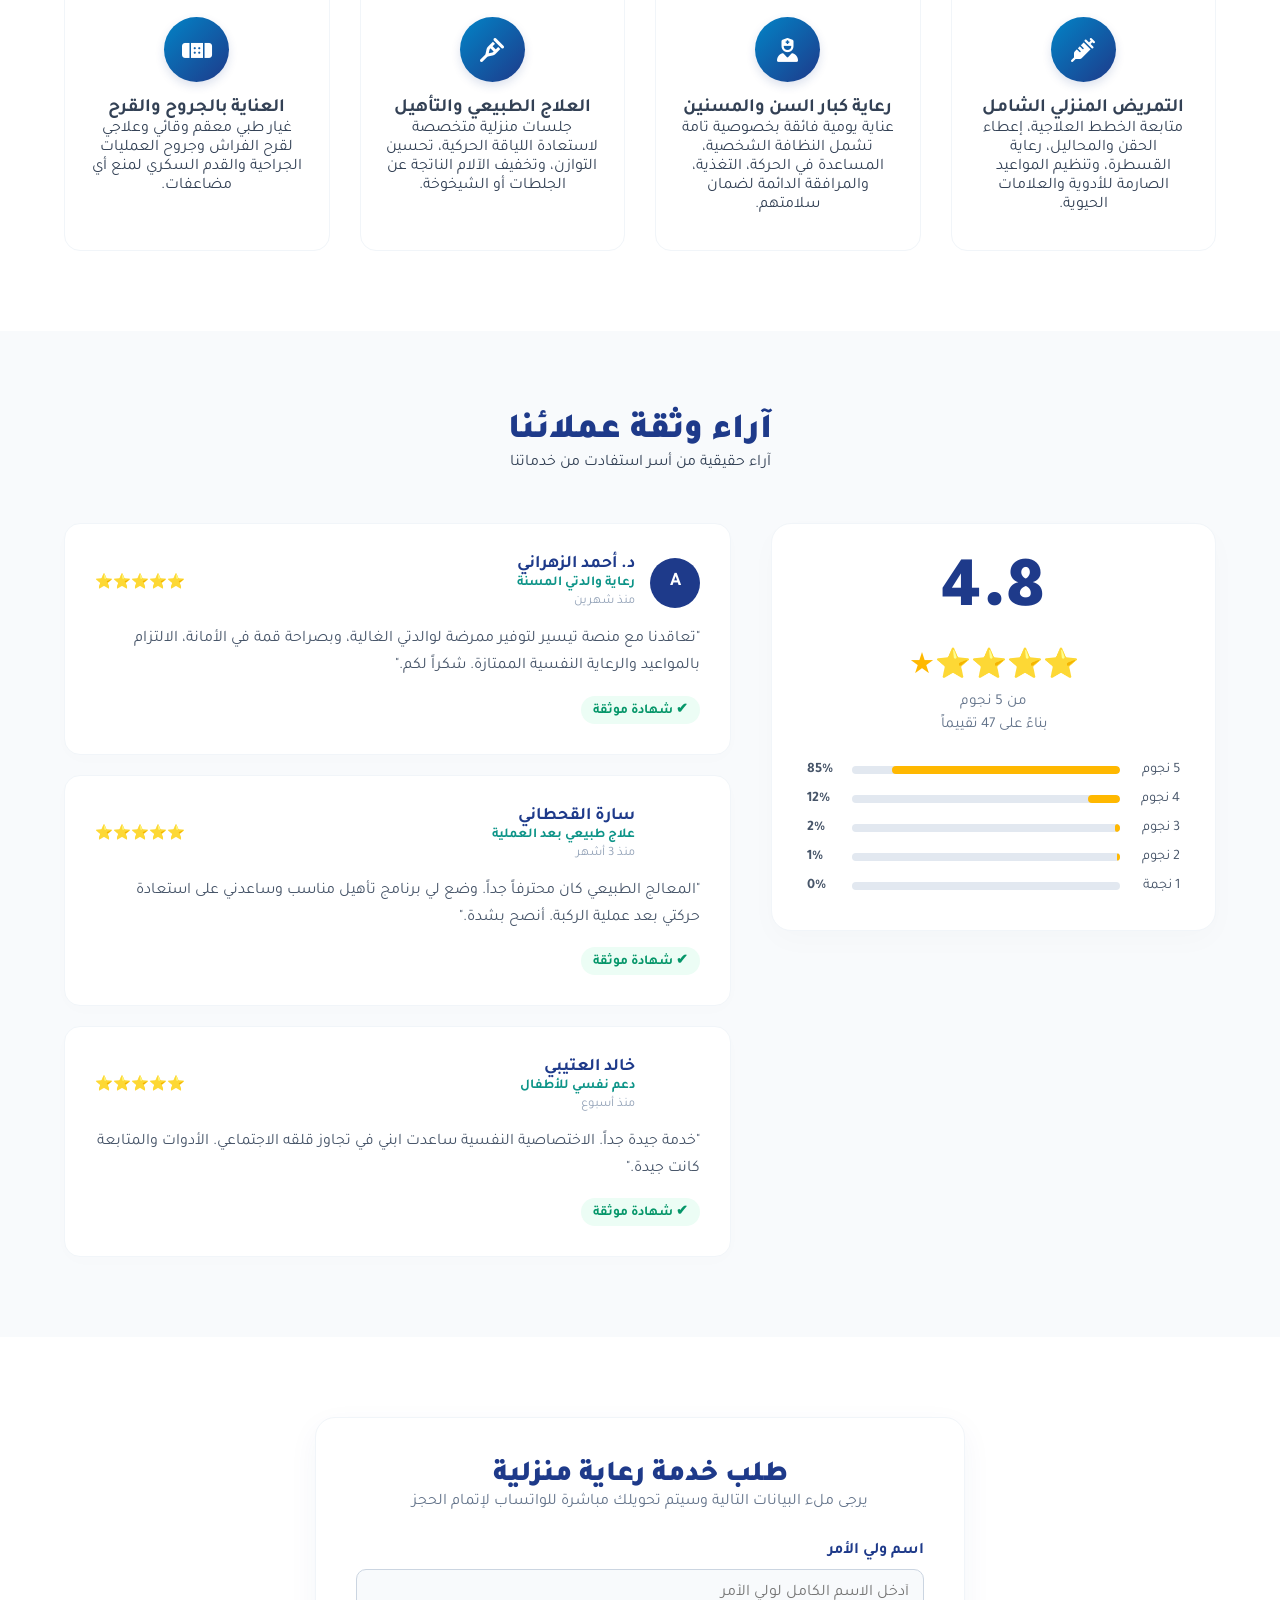
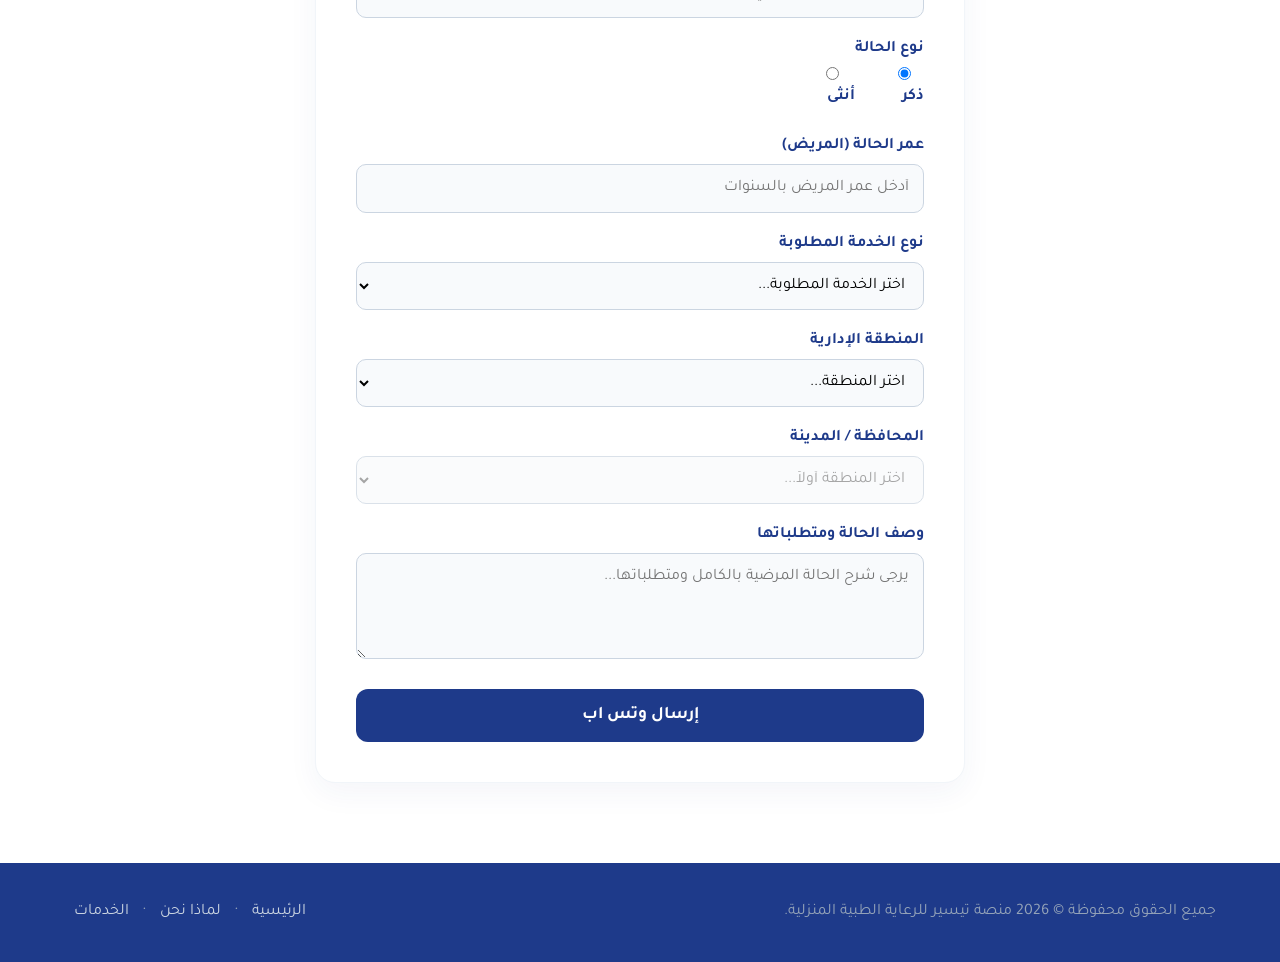
==== commit cf439277: "Update index.html" ====
--- a/index.html
+++ b/index.html
@@ -131,10 +131,7 @@
                 <span class="badge">رعاية طبية منزلية متكاملة</span>
                 <h1 style="font-size: 2.2rem; color: #1e3a8a; font-weight: 900; margin-top: 15px;">منصة تيسير للرعاية الطبية والتمريض المنزلي</h1>
             <p>نحن هنا لنخفف عنكم ونوفر أفضل طاقم طبي وتمريضي مرخص لرعاية أحبائكم وكبار السن في راحة منازلهم.</p>
-                <span>✓ أطباء وتمريض (رجال/نساء)</span>
-    <span>✓ مرافقين ومرافقات للمرضى</span>
-    <span>✓ جلسات علاج طبيعي منزلية</span>
-
+                
 <!-- كود النقاط البارزة المستهدفة -->
 <div style="display: flex; flex-wrap: wrap; justify-content: center; gap: 15px; margin-bottom: 20px; font-weight: bold; color: #1a365d;">
     <span>✓ أطباء وتمريض (رجال/نساء)</span>
